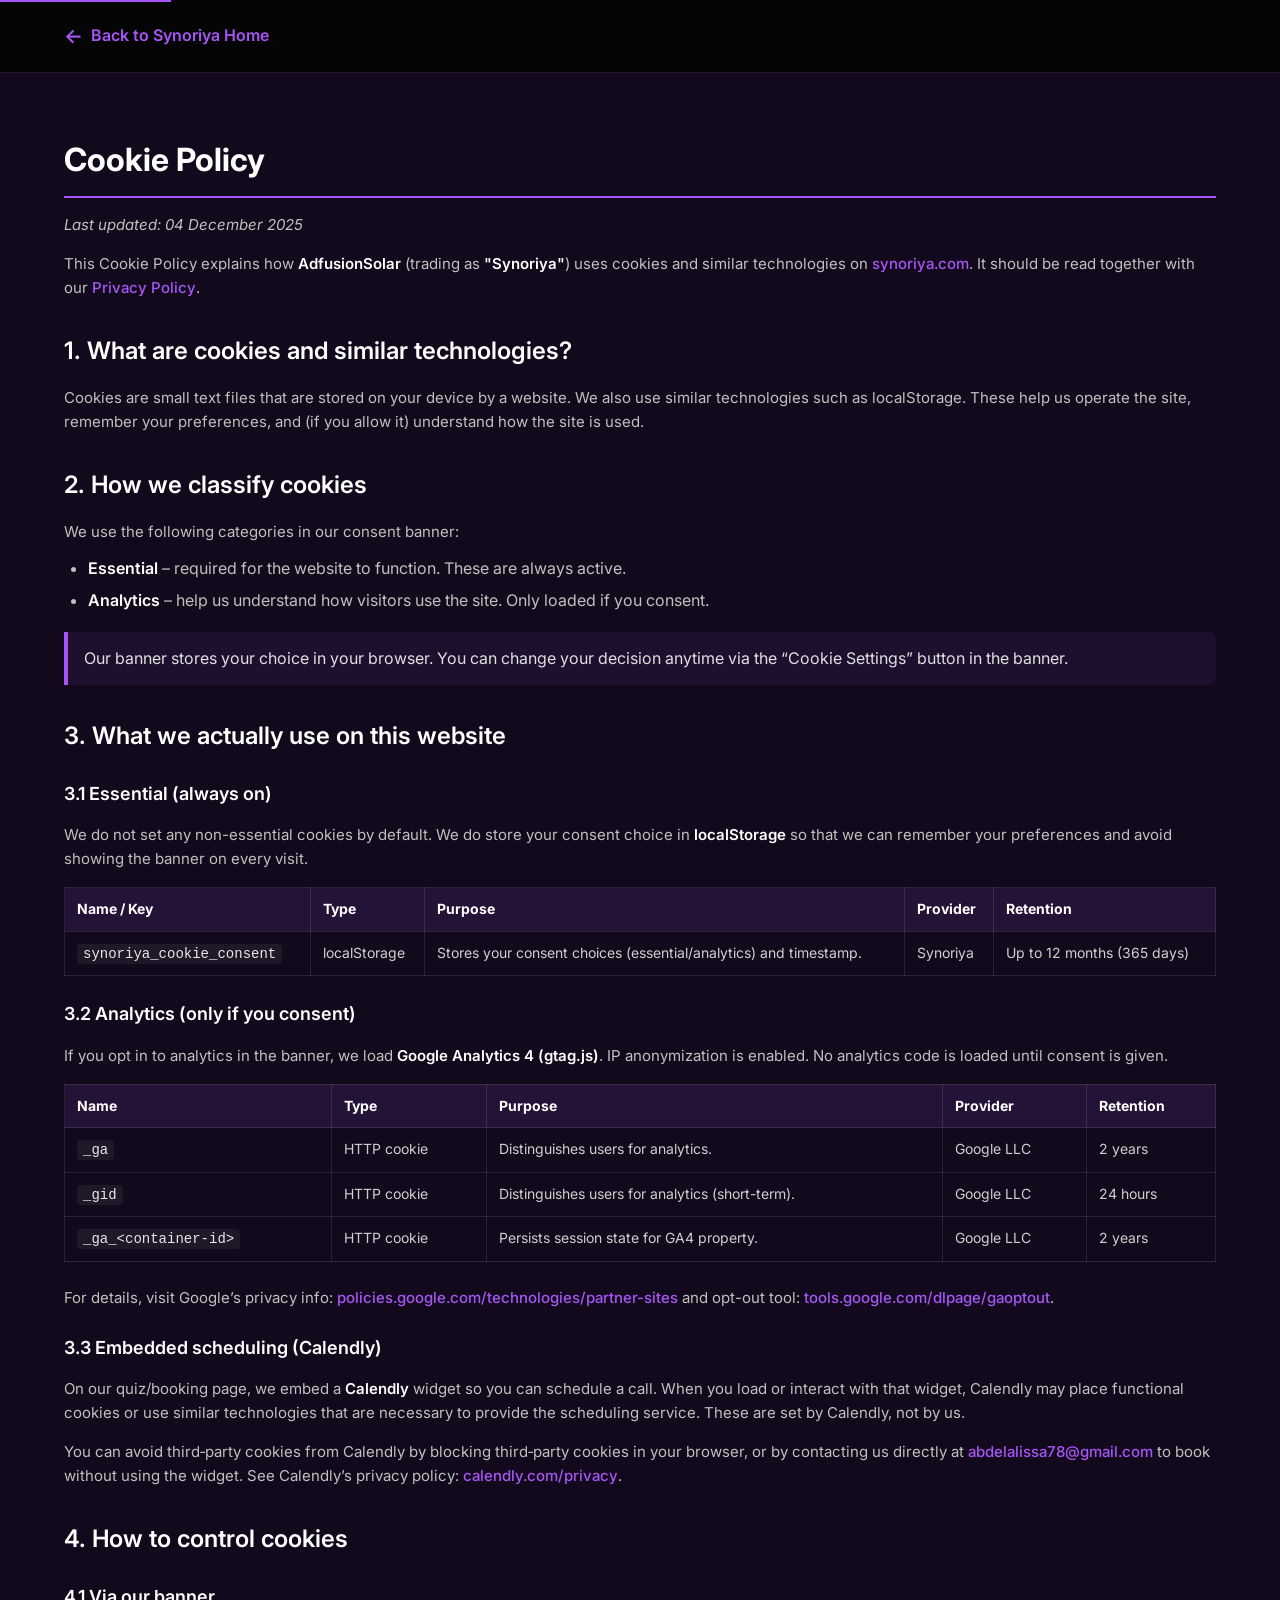
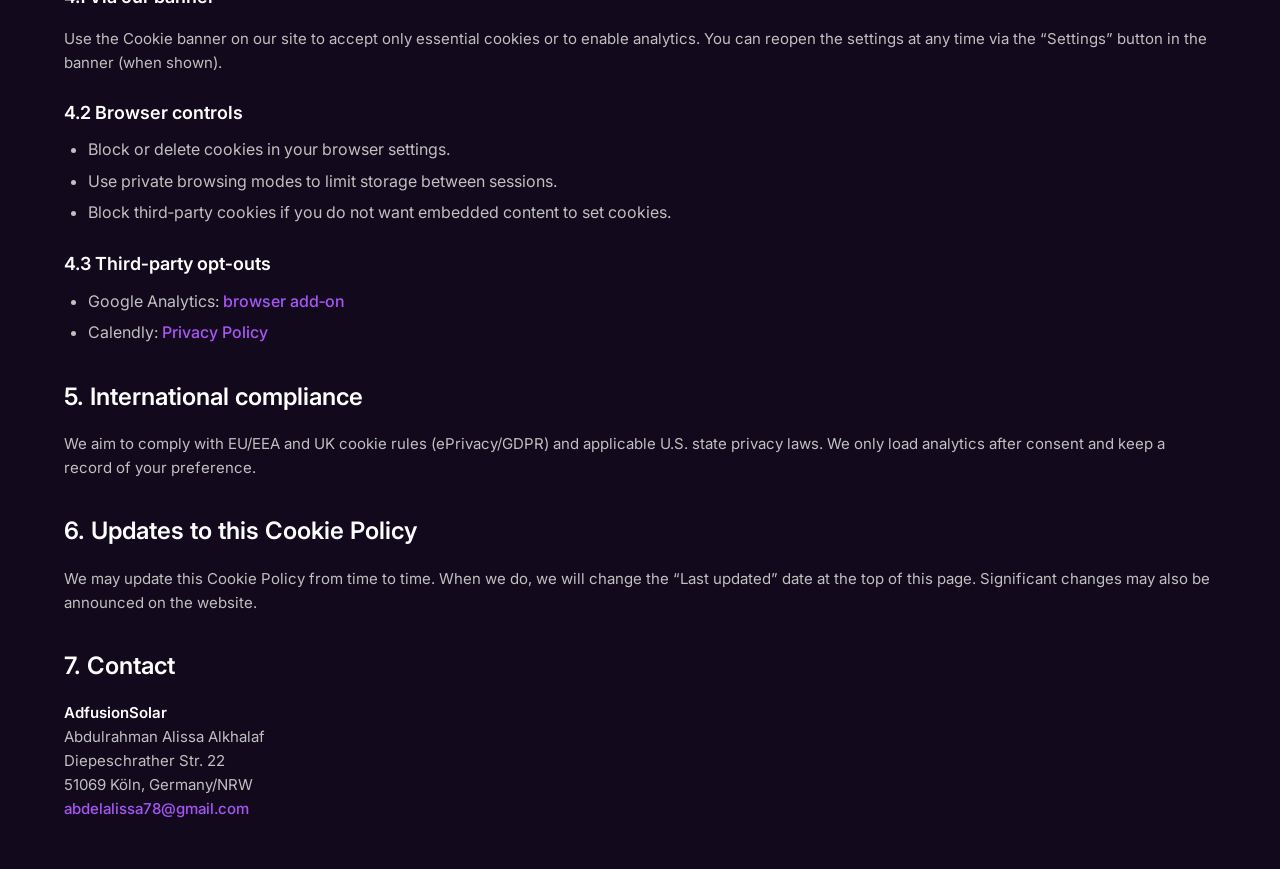
==== cookie-policy/index.html @ a76561b7 "Add files via upload" ====
<!DOCTYPE html>
<html lang="en">

<head>
  <meta charset="UTF-8" />
  <meta name="viewport" content="width=device-width, initial-scale=1.0" />
  <meta name="description"
    content="Cookie Policy - Learn how Synoriya uses cookies and similar technologies. Manage your cookie preferences and understand our GDPR-compliant approach." />
  <link rel="canonical" href="https://synoriya.com/cookie-policy.html" />
  <meta property="og:title" content="Cookie Policy - Synoriya" />
  <meta property="og:description" content="GDPR-compliant cookie policy for Synoriya - manage your preferences" />
  <meta property="og:type" content="website" />
  <meta property="og:url" content="https://synoriya.com/cookie-policy.html" />
  <title>Cookie Policy - Synoriya</title>
  <link rel="icon" type="image/png" href="../assets/favicon.png" />
  <link rel="preconnect" href="https://fonts.googleapis.com" />
  <link rel="preconnect" href="https://fonts.gstatic.com" crossorigin />
  <link href="https://fonts.googleapis.com/css2?family=Inter:wght@400;500;600;700&display=swap" rel="stylesheet" />
  <style>
    body {
      background-color: #0a0a0a;
      color: #e0e0e0;
      font-family: 'Inter', Arial, sans-serif;
      line-height: 1.6;
      margin: 0;
      padding: 0;
    }

    .policy-container {
      max-width: 100%;
      margin: 0;
      padding: 40px 5%;
      background: rgba(26, 10, 46, 0.5);
    }

    @media (min-width: 1400px) {
      .policy-container {
        padding: 40px 15%;
      }
    }

    h1 {
      font-size: 32px;
      font-weight: 700;
      color: #fff;
      margin-bottom: 8px;
      border-bottom: 2px solid #a855f7;
      padding-bottom: 10px;
    }

    h2 {
      font-size: 24px;
      font-weight: 600;
      color: #fff;
      margin-top: 32px;
      margin-bottom: 16px;
    }

    h3 {
      font-size: 18px;
      font-weight: 600;
      color: #fff;
      margin-top: 24px;
      margin-bottom: 10px;
    }

    p {
      font-size: 15px;
      color: #c0c0c0;
      margin-bottom: 12px;
    }

    ul,
    ol {
      margin: 0 0 18px 24px;
      padding: 0;
      color: #c0c0c0;
    }

    li {
      margin-bottom: 6px;
    }

    a {
      color: #a855f7;
      text-decoration: none;
      font-weight: 500;
    }

    a:hover {
      color: #9333ea;
      text-decoration: underline;
    }

    strong {
      color: #fff;
      font-weight: 600;
    }

    .skip-link {
      position: absolute;
      top: -40px;
      left: 0;
      background: #a855f7;
      color: white;
      padding: 8px;
      text-decoration: none;
      z-index: 100;
    }

    .skip-link:focus {
      top: 0;
    }

    table {
      width: 100%;
      border-collapse: collapse;
      margin: 16px 0 24px;
    }

    th,
    td {
      border: 1px solid rgba(255, 255, 255, 0.1);
      padding: 10px 12px;
      font-size: 14px;
      color: #cfcfcf;
      vertical-align: top;
    }

    th {
      background: rgba(168, 85, 247, 0.12);
      color: #fff;
      text-align: left;
    }

    code {
      background: rgba(255, 255, 255, 0.06);
      padding: 2px 6px;
      border-radius: 4px;
      color: #e8e8e8;
    }

    .note {
      background: rgba(168, 85, 247, 0.08);
      border-left: 4px solid #a855f7;
      padding: 14px 16px;
      border-radius: 0 8px 8px 0;
      margin: 18px 0 24px;
    }

    @media (max-width: 768px) {
      .policy-container {
        padding: 30px 5%;
      }

      h1 {
        font-size: 26px;
      }

      h2 {
        font-size: 20px;
      }

      th,
      td {
        font-size: 13px;
      }
    }
  </style>
</head>

<body>
  <a href="#main-content" class="skip-link">Skip to main content</a>
  <nav style="padding: 20px 5%; background: rgba(0,0,0,0.5); border-bottom: 1px solid rgba(168,85,247,0.2);">
    <a href="../"
      style="color: #a855f7; text-decoration: none; font-weight: 600; font-size: 16px; display: inline-flex; align-items: center; gap: 8px;">
      <span style="font-size: 20px;">←</span> Back to Synoriya Home
    </a>
  </nav>
  <div class="policy-container" id="main-content">
    <h1>Cookie Policy</h1>
    <p><em>Last updated: 04 December 2025</em></p>

    <p>
      This Cookie Policy explains how <strong>AdfusionSolar</strong> (trading as <strong>"Synoriya"</strong>) uses
      cookies and similar technologies on <a href="https://synoriya.com" target="_blank">synoriya.com</a>.
      It should be read together with our <a href="../privacy-policy/">Privacy Policy</a>.
    </p>

    <h2>1. What are cookies and similar technologies?</h2>
    <p>
      Cookies are small text files that are stored on your device by a website. We also use similar technologies
      such as localStorage. These help us operate the site, remember your preferences, and (if you allow it)
      understand how the site is used.
    </p>

    <h2>2. How we classify cookies</h2>
    <p>We use the following categories in our consent banner:</p>
    <ul>
      <li><strong>Essential</strong> – required for the website to function. These are always active.</li>
      <li><strong>Analytics</strong> – help us understand how visitors use the site. Only loaded if you consent.</li>
    </ul>
    <div class="note">
      Our banner stores your choice in your browser. You can change your decision anytime via the “Cookie Settings”
      button in the banner.
    </div>

    <h2>3. What we actually use on this website</h2>
    <h3>3.1 Essential (always on)</h3>
    <p>
      We do not set any non-essential cookies by default. We do store your consent choice in
      <strong>localStorage</strong>
      so that we can remember your preferences and avoid showing the banner on every visit.
    </p>
    <table>
      <thead>
        <tr>
          <th>Name / Key</th>
          <th>Type</th>
          <th>Purpose</th>
          <th>Provider</th>
          <th>Retention</th>
        </tr>
      </thead>
      <tbody>
        <tr>
          <td><code>synoriya_cookie_consent</code></td>
          <td>localStorage</td>
          <td>Stores your consent choices (essential/analytics) and timestamp.</td>
          <td>Synoriya</td>
          <td>Up to 12 months (365 days)</td>
        </tr>
      </tbody>
    </table>

    <h3>3.2 Analytics (only if you consent)</h3>
    <p>
      If you opt in to analytics in the banner, we load <strong>Google Analytics 4 (gtag.js)</strong>.
      IP anonymization is enabled. No analytics code is loaded until consent is given.
    </p>
    <table>
      <thead>
        <tr>
          <th>Name</th>
          <th>Type</th>
          <th>Purpose</th>
          <th>Provider</th>
          <th>Retention</th>
        </tr>
      </thead>
      <tbody>
        <tr>
          <td><code>_ga</code></td>
          <td>HTTP cookie</td>
          <td>Distinguishes users for analytics.</td>
          <td>Google LLC</td>
          <td>2 years</td>
        </tr>
        <tr>
          <td><code>_gid</code></td>
          <td>HTTP cookie</td>
          <td>Distinguishes users for analytics (short-term).</td>
          <td>Google LLC</td>
          <td>24 hours</td>
        </tr>
        <tr>
          <td><code>_ga_&lt;container-id&gt;</code></td>
          <td>HTTP cookie</td>
          <td>Persists session state for GA4 property.</td>
          <td>Google LLC</td>
          <td>2 years</td>
        </tr>
      </tbody>
    </table>
    <p>
      For details, visit Google’s privacy info: <a href="https://policies.google.com/technologies/partner-sites"
        target="_blank" rel="noopener">policies.google.com/technologies/partner-sites</a>
      and opt-out tool: <a href="https://tools.google.com/dlpage/gaoptout" target="_blank"
        rel="noopener">tools.google.com/dlpage/gaoptout</a>.
    </p>

    <h3>3.3 Embedded scheduling (Calendly)</h3>
    <p>
      On our quiz/booking page, we embed a <strong>Calendly</strong> widget so you can schedule a call. When you load or
      interact with that widget, Calendly may place functional cookies or use similar technologies that are necessary to
      provide the scheduling service. These are set by Calendly, not by us.
    </p>
    <p>
      You can avoid third‑party cookies from Calendly by blocking third‑party cookies in your browser, or by
      contacting us directly at <a href="mailto:abdelalissa78@gmail.com">abdelalissa78@gmail.com</a> to book without
      using the widget.
      See Calendly’s privacy policy: <a href="https://calendly.com/privacy" target="_blank"
        rel="noopener">calendly.com/privacy</a>.
    </p>

    <h2>4. How to control cookies</h2>
    <h3>4.1 Via our banner</h3>
    <p>
      Use the Cookie banner on our site to accept only essential cookies or to enable analytics. You can reopen the
      settings at any time via the “Settings” button in the banner (when shown).
    </p>
    <h3>4.2 Browser controls</h3>
    <ul>
      <li>Block or delete cookies in your browser settings.</li>
      <li>Use private browsing modes to limit storage between sessions.</li>
      <li>Block third‑party cookies if you do not want embedded content to set cookies.</li>
    </ul>
    <h3>4.3 Third‑party opt‑outs</h3>
    <ul>
      <li>Google Analytics: <a href="https://tools.google.com/dlpage/gaoptout" target="_blank" rel="noopener">browser
          add‑on</a></li>
      <li>Calendly: <a href="https://calendly.com/privacy" target="_blank" rel="noopener">Privacy Policy</a></li>
    </ul>

    <h2>5. International compliance</h2>
    <p>
      We aim to comply with EU/EEA and UK cookie rules (ePrivacy/GDPR) and applicable U.S. state privacy laws. We only
      load analytics after consent and keep a record of your preference.
    </p>

    <h2>6. Updates to this Cookie Policy</h2>
    <p>
      We may update this Cookie Policy from time to time. When we do, we will change the “Last updated” date at the top
      of this page. Significant changes may also be announced on the website.
    </p>

    <h2>7. Contact</h2>
    <p>
      <strong>AdfusionSolar</strong><br />
      Abdulrahman Alissa Alkhalaf<br />
      Diepeschrather Str. 22<br />
      51069 Köln, Germany/NRW<br />
      <a href="mailto:abdelalissa78@gmail.com">abdelalissa78@gmail.com</a>
    </p>
  </div>
</body>

</html>
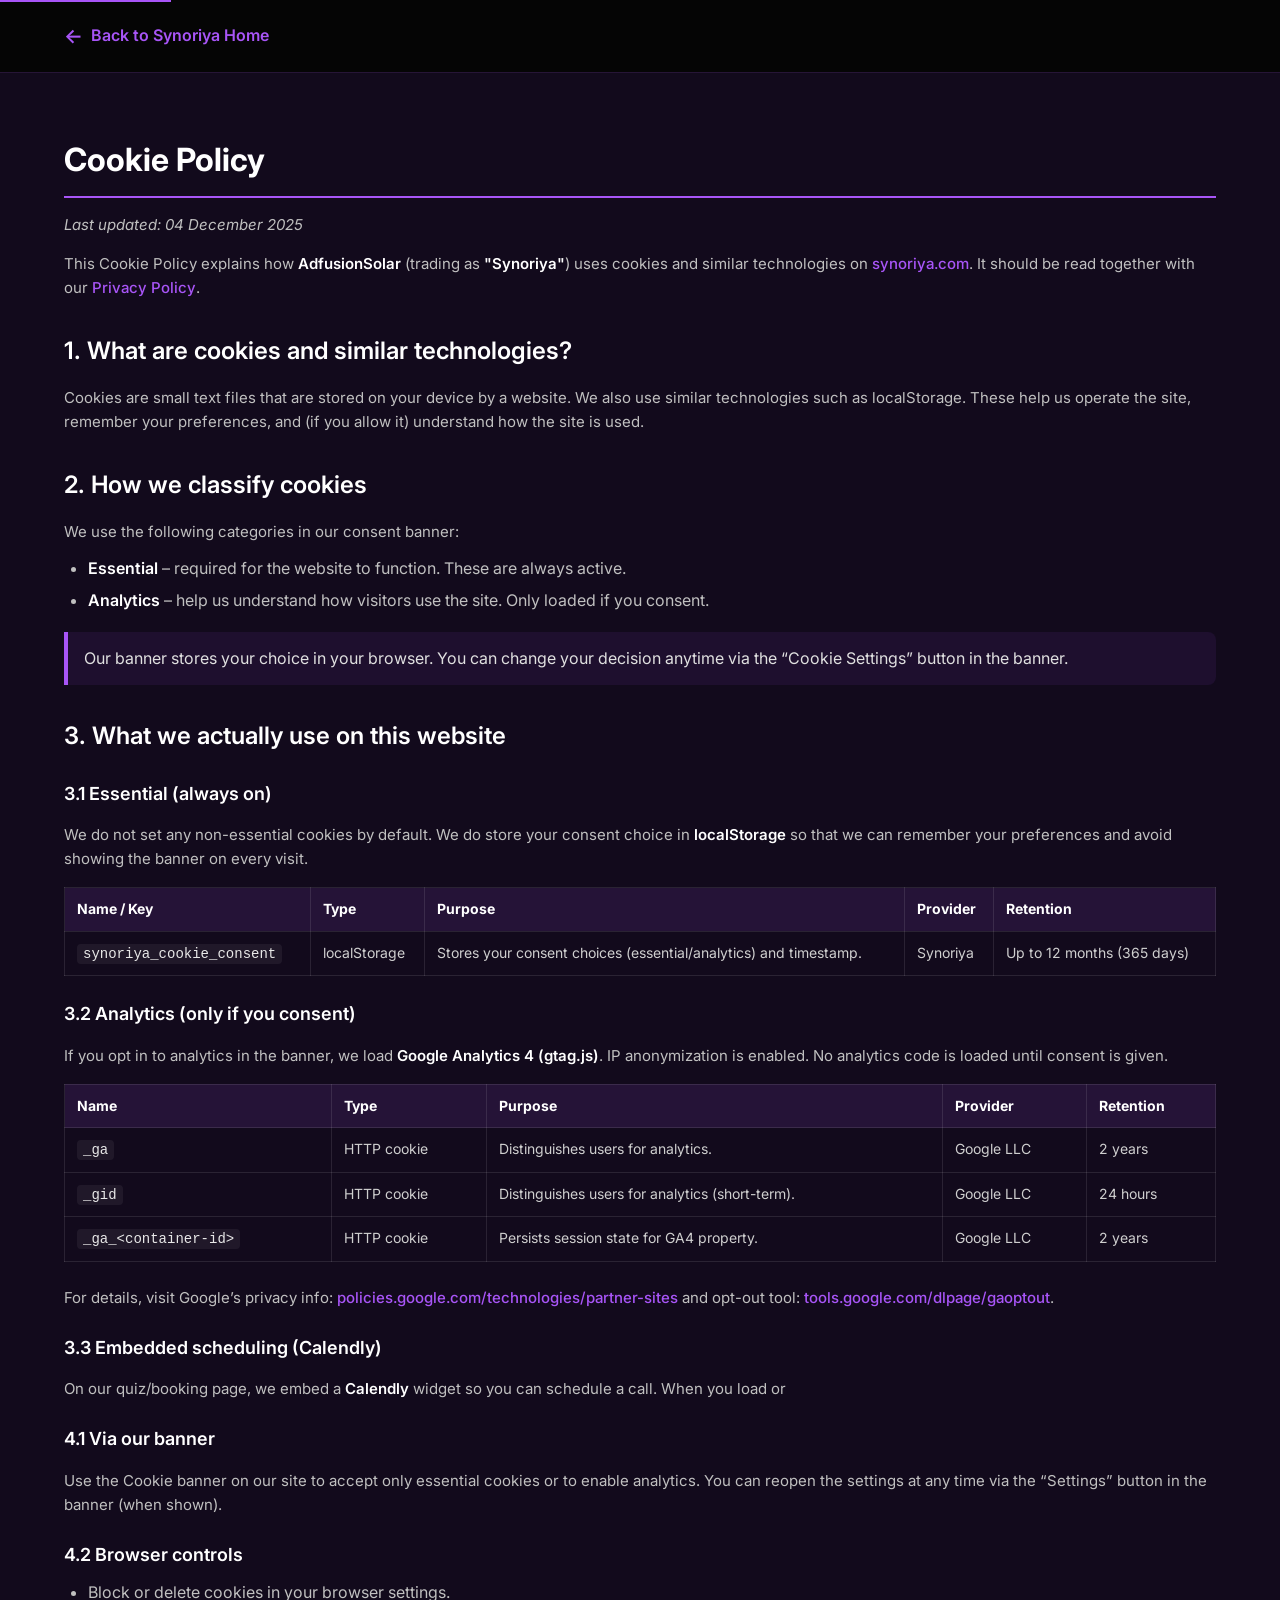
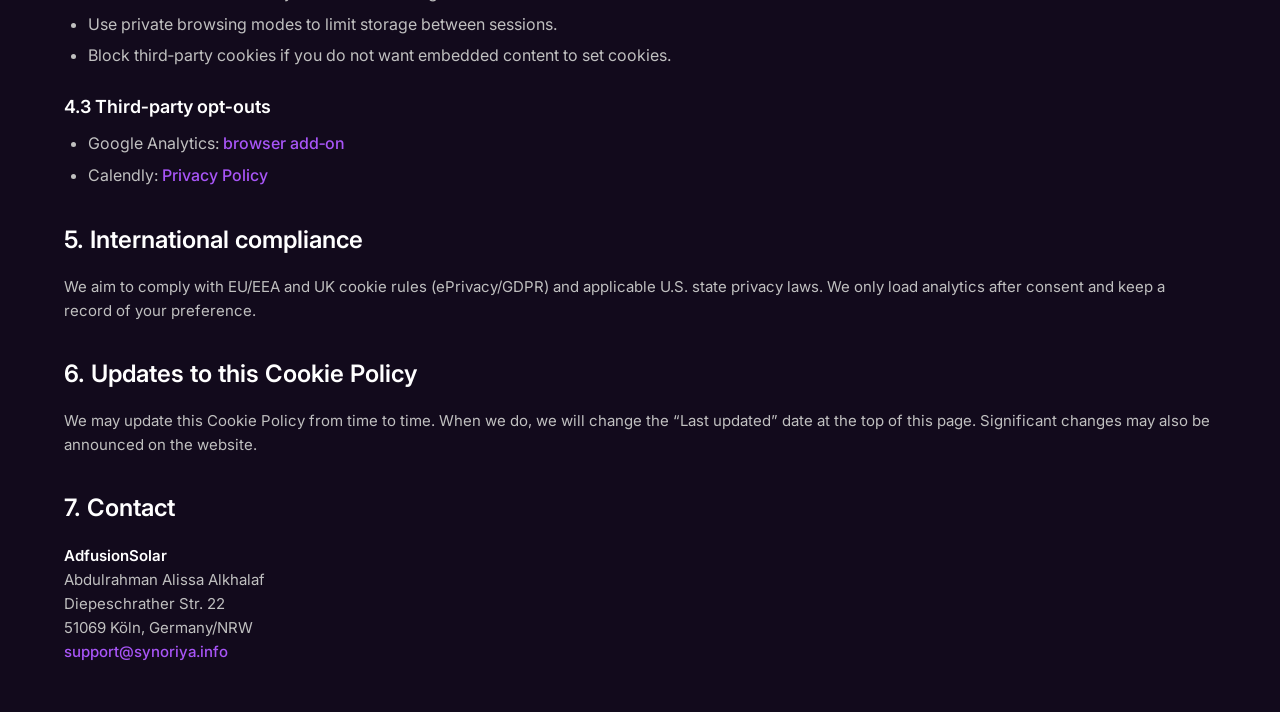
==== commit 114c5dd9: "Add files via upload" ====
--- a/cookie-policy/index.html
+++ b/cookie-policy/index.html
@@ -282,18 +282,6 @@
     <h3>3.3 Embedded scheduling (Calendly)</h3>
     <p>
       On our quiz/booking page, we embed a <strong>Calendly</strong> widget so you can schedule a call. When you load or
-      interact with that widget, Calendly may place functional cookies or use similar technologies that are necessary to
-      provide the scheduling service. These are set by Calendly, not by us.
-    </p>
-    <p>
-      You can avoid third‑party cookies from Calendly by blocking third‑party cookies in your browser, or by
-      contacting us directly at <a href="mailto:abdelalissa78@gmail.com">abdelalissa78@gmail.com</a> to book without
-      using the widget.
-      See Calendly’s privacy policy: <a href="https://calendly.com/privacy" target="_blank"
-        rel="noopener">calendly.com/privacy</a>.
-    </p>
-
-    <h2>4. How to control cookies</h2>
     <h3>4.1 Via our banner</h3>
     <p>
       Use the Cookie banner on our site to accept only essential cookies or to enable analytics. You can reopen the
@@ -330,7 +318,7 @@
       Abdulrahman Alissa Alkhalaf<br />
       Diepeschrather Str. 22<br />
       51069 Köln, Germany/NRW<br />
-      <a href="mailto:abdelalissa78@gmail.com">abdelalissa78@gmail.com</a>
+      <a href="mailto:support@synoriya.info">support@synoriya.info</a>
     </p>
   </div>
 </body>
